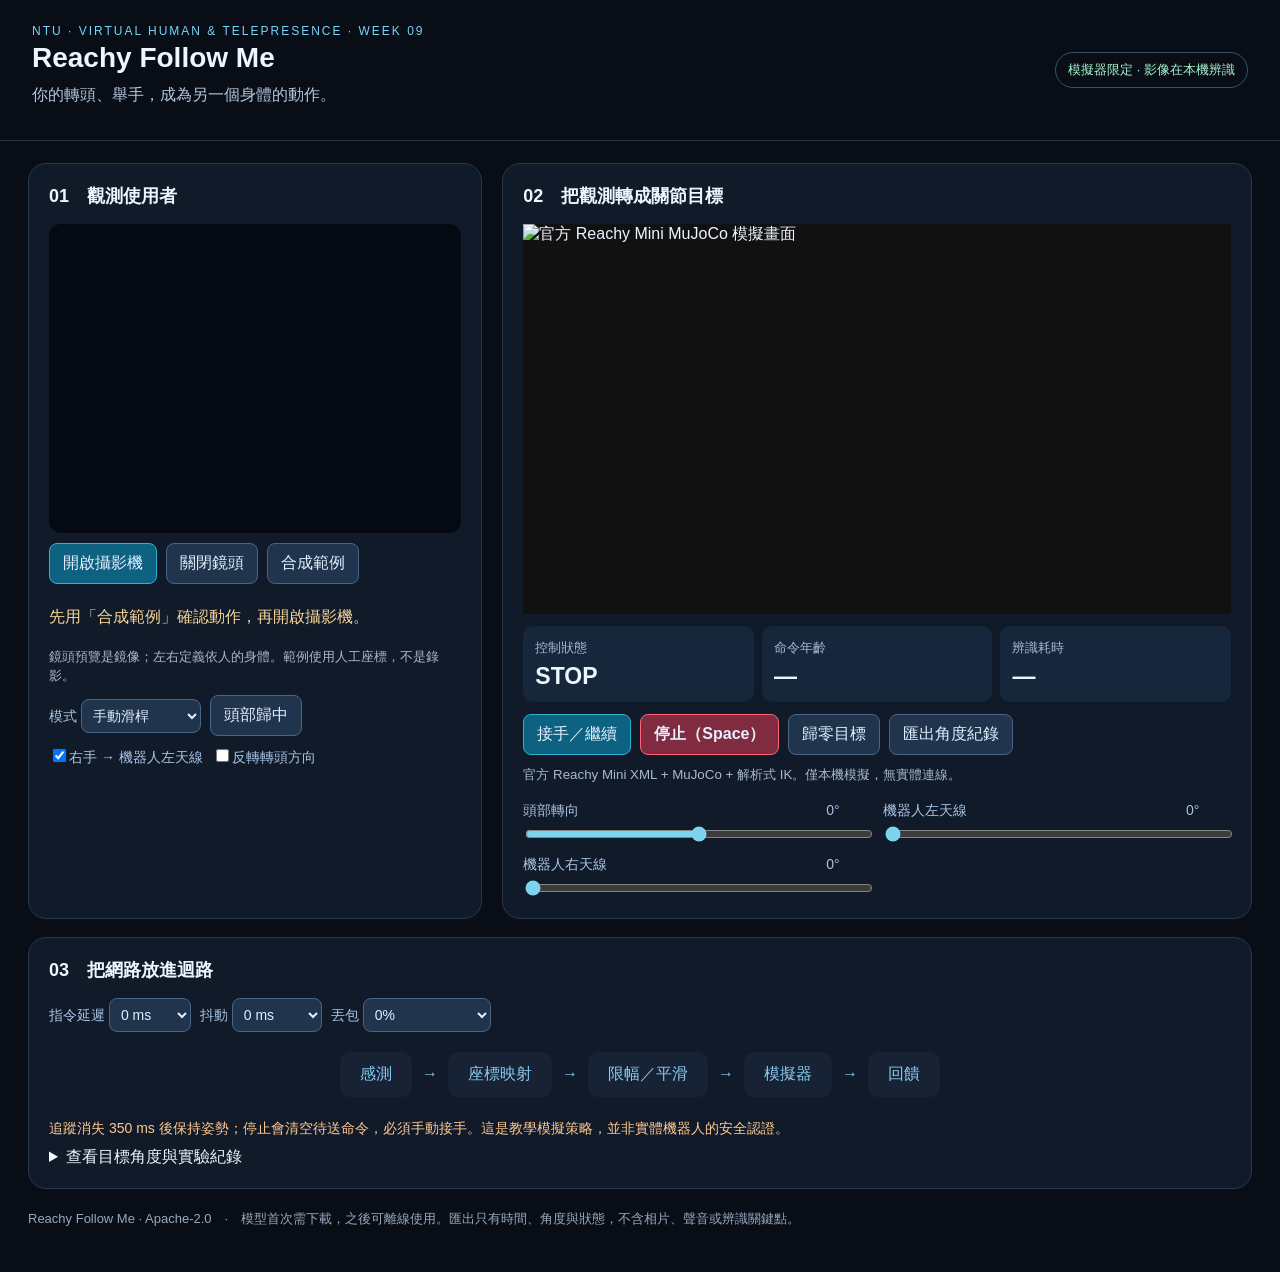
==== web/index.html @ a25c2ad0 "Add local camera teleoperation lab with official Reachy Mini MuJoCo simulation" ====
<!doctype html><html lang="zh-Hant"><head><meta charset="utf-8"><meta name="viewport" content="width=device-width,initial-scale=1"><title>Reachy Follow Me</title><link rel="stylesheet" href="lab.css"></head><body data-kind="reachy"><header><div><div class="eyebrow">NTU · VIRTUAL HUMAN & TELEPRESENCE · WEEK 09</div><h1>Reachy Follow Me</h1><p>你的轉頭、舉手，成為另一個身體的動作。</p></div><span class="badge">模擬器限定 · 影像在本機辨識</span></header><main><div class="grid"><section class="panel"><h2>01　觀測使用者</h2><div class="camera"><video id="camera" autoplay playsinline muted></video><canvas id="overlay"></canvas></div><div class="row"><button id="cameraStart" class="primary">開啟攝影機</button><button id="cameraStop">關閉鏡頭</button><button id="replay">合成範例</button></div><p id="status">先用「合成範例」確認動作，再開啟攝影機。</p><small>鏡頭預覽是鏡像；左右定義依人的身體。範例使用人工座標，不是錄影。</small><div class="row"><label>模式 <select id="mode"><option value="manual">手動滑桿</option><option value="replay">合成座標重播</option><option value="camera">攝影機追蹤</option></select></label><button id="calibrate">頭部歸中</button></div><div id="reachyOptions" class="row"><label><input type="checkbox" id="mirror" checked>右手 → 機器人左天線</label><label><input type="checkbox" id="invert">反轉轉頭方向</label></div></section><section class="panel"><h2>02　把觀測轉成關節目標</h2><div id="view"><img id="mujoco" alt="官方 Reachy Mini MuJoCo 模擬畫面"></div><div class="metrics"><div class="metric"><small>控制狀態</small><strong id="state">STOP</strong></div><div class="metric"><small>命令年齡</small><strong id="age">—</strong></div><div class="metric"><small>辨識耗時</small><strong id="latency">—</strong></div></div><div class="row"><button id="resume" class="primary">接手／繼續</button><button id="stop" class="danger">停止（Space）</button><button id="neutral">歸零目標</button><button id="export">匯出角度紀錄</button><button id="simToggle">查看 MuJoCo</button></div><small id="viewNote">官方 Reachy Mini · MuJoCo 物理模擬 · 解析式 IK</small><div class="controls" id="sliders"></div></section></div><section class="panel controls"><h2>03　把網路放進迴路</h2><div class="row"><label>指令延遲 <select id="delay"><option value="0">0 ms</option><option value="150">150 ms</option><option value="400">400 ms</option></select></label><label>抖動 <select id="jitter"><option value="0">0 ms</option><option value="100">±100 ms</option></select></label><label>丟包 <select id="drop"><option value="0">0%</option><option value="0.2">20%</option><option value="1">100%（斷線）</option></select></label></div><div class="flow"><span>感測</span>→<span>座標映射</span>→<span>限幅／平滑</span>→<span>模擬器</span>→<span>回饋</span></div><p class="note">追蹤消失 350 ms 後保持姿勢；停止會清空待送命令，必須手動接手。這是教學模擬策略，並非實體機器人的安全認證。</p><details><summary>查看目標角度與實驗紀錄</summary><pre id="values" class="log"></pre></details></section><p class="footer">Reachy Follow Me · Apache-2.0　·　模型首次需下載，之後可離線使用。匯出只有時間、角度與狀態，不含相片、聲音或辨識關鍵點。</p></main><script type="module" src="lab.js"></script></body></html>
---- web/lab.css ----
[hidden]{display:none!important}
*{box-sizing:border-box}body{margin:0;background:#080d16;color:#edf5ff;font:16px -apple-system,BlinkMacSystemFont,"PingFang TC",sans-serif}header{padding:24px 32px;border-bottom:1px solid #293344;display:flex;justify-content:space-between;gap:20px;align-items:center}h1{font-size:28px;margin:4px 0}h2{font-size:18px;margin:0 0 16px}p{line-height:1.6;color:#b5c7dc;margin:8px 0}.eyebrow{color:#79d5f8;font-size:12px;letter-spacing:2px}.badge{border:1px solid #34536c;padding:8px 12px;border-radius:99px;color:#a6f0cd;font-size:13px}main{padding:22px 28px;max-width:1600px;margin:auto}.grid{display:grid;grid-template-columns:minmax(260px,1fr) minmax(400px,1.65fr);gap:20px}.panel{background:#101a28;border:1px solid #29394d;border-radius:18px;padding:20px}.camera{aspect-ratio:4/3;position:relative;background:#050912;border-radius:12px;overflow:hidden}.camera video,.camera canvas{position:absolute;width:100%;height:100%;object-fit:contain}.camera video{transform:scaleX(-1)}#view{height:390px;position:relative}.v3d-host{width:100%;height:100%;position:relative}.v3d-callouts{position:absolute;inset:0;pointer-events:none}.v3d-callouts svg{width:100%;height:100%}button,select,a.button{font:inherit;color:#e4efff;background:#20354d;border:1px solid #486586;border-radius:8px;padding:9px 13px;cursor:pointer;text-decoration:none;display:inline-block}button:hover{background:#2f4c6a}button.primary{background:#0d6281;border-color:#30b2ce}button.danger{background:#802b40;border-color:#ff637a;font-weight:bold}button:disabled{opacity:.5;cursor:wait}.row{display:flex;gap:9px;align-items:center;flex-wrap:wrap;margin:10px 0}label{color:#a8c4e5;font-size:14px}select{padding:7px;max-width:200px}.metrics{display:grid;grid-template-columns:repeat(3,1fr);gap:8px;margin:12px 0}.metric{padding:12px;background:#17273b;border-radius:10px}.metric strong{display:block;font-size:23px;margin-top:6px}small{color:#a7b9ce}#status{padding:10px 0;min-height:40px;color:#f5d599}#sliders{display:grid;grid-template-columns:1fr 1fr;gap:12px}#sliders label{display:grid;grid-template-columns:1fr 45px;gap:4px}input[type=range]{width:100%;grid-column:span 2;accent-color:#7cd5ed}.flow{display:flex;gap:10px;margin:20px 0;align-items:center;justify-content:center;color:#89c9ef}.flow span{background:#172334;border-radius:10px;padding:12px 20px}.footer{margin:20px 0;color:#97a9bd;font-size:13px}.note{color:#ffc892;font-size:14px}#mujoco{position:absolute;inset:0;width:100%;height:100%;object-fit:contain;background:#111;display:none}a{color:#87d7ff}.controls{margin-top:18px}.log{font:12px monospace;white-space:pre-wrap;max-height:120px;overflow:auto} @media(max-width:900px){.grid{grid-template-columns:1fr}header{align-items:flex-start;flex-direction:column}#view{height:320px}.flow{font-size:12px;gap:3px}.flow span{padding:8px}main{padding:16px}}
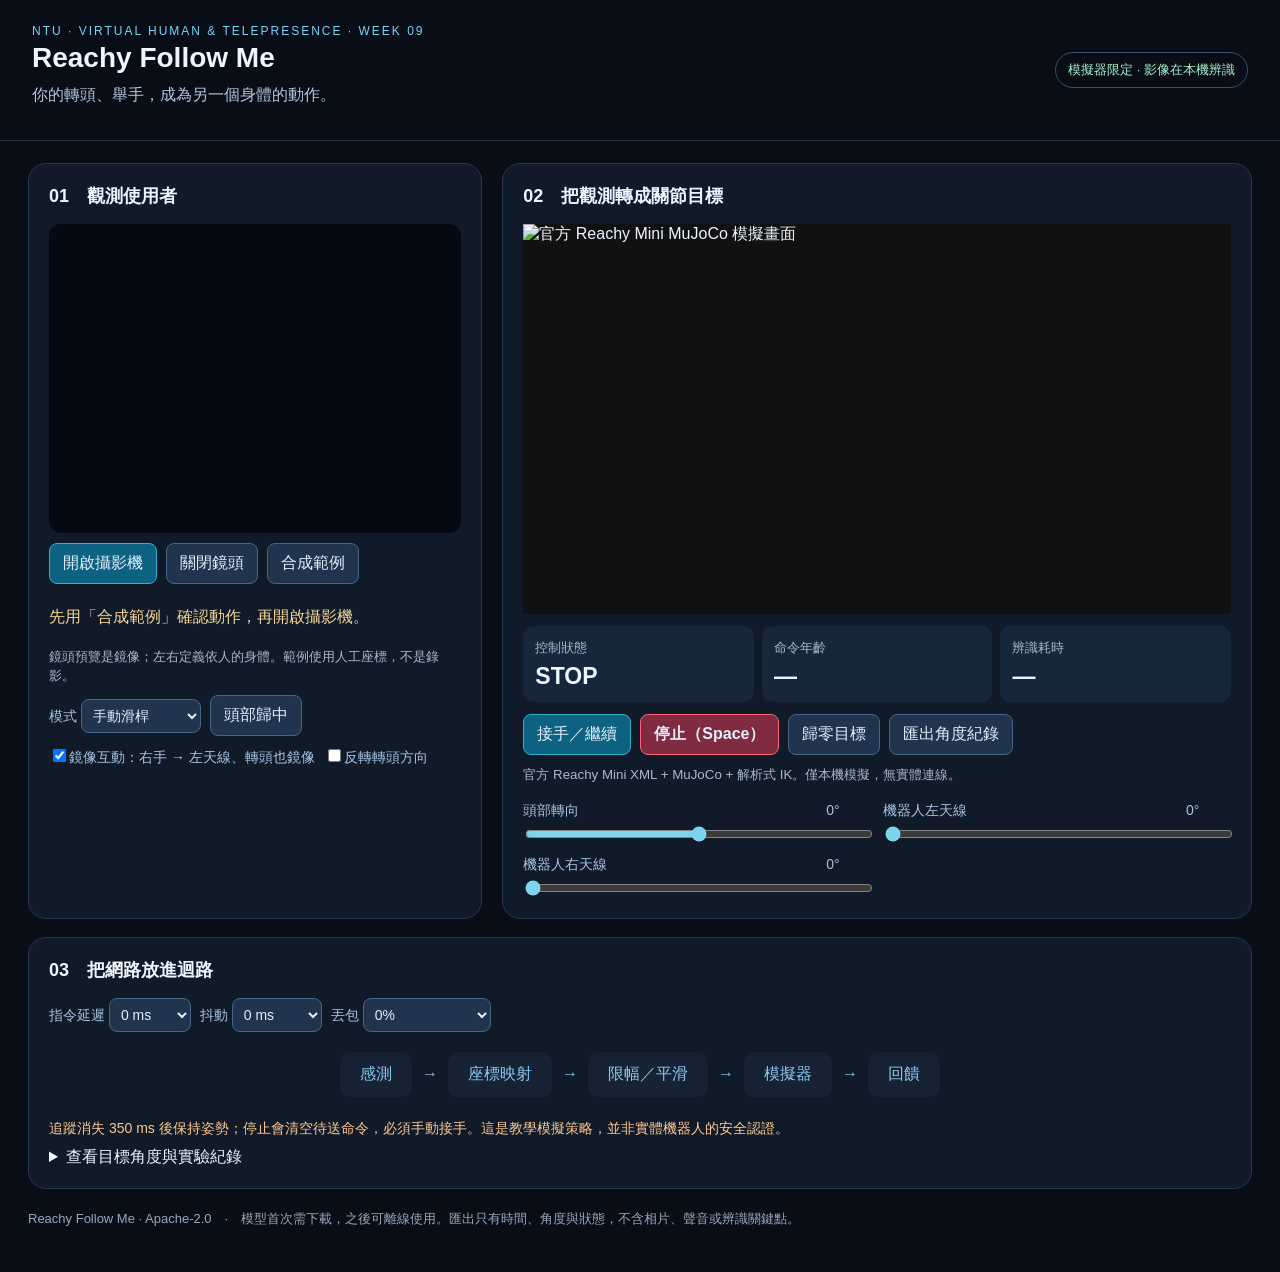
==== commit abb902d5: "Add installable Reachy Mini app and robust coordinate tracking" ====
--- a/web/index.html
+++ b/web/index.html
@@ -1 +1 @@
-<!doctype html><html lang="zh-Hant"><head><meta charset="utf-8"><meta name="viewport" content="width=device-width,initial-scale=1"><title>Reachy Follow Me</title><link rel="stylesheet" href="lab.css"></head><body data-kind="reachy"><header><div><div class="eyebrow">NTU · VIRTUAL HUMAN & TELEPRESENCE · WEEK 09</div><h1>Reachy Follow Me</h1><p>你的轉頭、舉手，成為另一個身體的動作。</p></div><span class="badge">模擬器限定 · 影像在本機辨識</span></header><main><div class="grid"><section class="panel"><h2>01　觀測使用者</h2><div class="camera"><video id="camera" autoplay playsinline muted></video><canvas id="overlay"></canvas></div><div class="row"><button id="cameraStart" class="primary">開啟攝影機</button><button id="cameraStop">關閉鏡頭</button><button id="replay">合成範例</button></div><p id="status">先用「合成範例」確認動作，再開啟攝影機。</p><small>鏡頭預覽是鏡像；左右定義依人的身體。範例使用人工座標，不是錄影。</small><div class="row"><label>模式 <select id="mode"><option value="manual">手動滑桿</option><option value="replay">合成座標重播</option><option value="camera">攝影機追蹤</option></select></label><button id="calibrate">頭部歸中</button></div><div id="reachyOptions" class="row"><label><input type="checkbox" id="mirror" checked>右手 → 機器人左天線</label><label><input type="checkbox" id="invert">反轉轉頭方向</label></div></section><section class="panel"><h2>02　把觀測轉成關節目標</h2><div id="view"><img id="mujoco" alt="官方 Reachy Mini MuJoCo 模擬畫面"></div><div class="metrics"><div class="metric"><small>控制狀態</small><strong id="state">STOP</strong></div><div class="metric"><small>命令年齡</small><strong id="age">—</strong></div><div class="metric"><small>辨識耗時</small><strong id="latency">—</strong></div></div><div class="row"><button id="resume" class="primary">接手／繼續</button><button id="stop" class="danger">停止（Space）</button><button id="neutral">歸零目標</button><button id="export">匯出角度紀錄</button><button id="simToggle">查看 MuJoCo</button></div><small id="viewNote">官方 Reachy Mini · MuJoCo 物理模擬 · 解析式 IK</small><div class="controls" id="sliders"></div></section></div><section class="panel controls"><h2>03　把網路放進迴路</h2><div class="row"><label>指令延遲 <select id="delay"><option value="0">0 ms</option><option value="150">150 ms</option><option value="400">400 ms</option></select></label><label>抖動 <select id="jitter"><option value="0">0 ms</option><option value="100">±100 ms</option></select></label><label>丟包 <select id="drop"><option value="0">0%</option><option value="0.2">20%</option><option value="1">100%（斷線）</option></select></label></div><div class="flow"><span>感測</span>→<span>座標映射</span>→<span>限幅／平滑</span>→<span>模擬器</span>→<span>回饋</span></div><p class="note">追蹤消失 350 ms 後保持姿勢；停止會清空待送命令，必須手動接手。這是教學模擬策略，並非實體機器人的安全認證。</p><details><summary>查看目標角度與實驗紀錄</summary><pre id="values" class="log"></pre></details></section><p class="footer">Reachy Follow Me · Apache-2.0　·　模型首次需下載，之後可離線使用。匯出只有時間、角度與狀態，不含相片、聲音或辨識關鍵點。</p></main><script type="module" src="lab.js"></script></body></html>+<!doctype html><html lang="zh-Hant"><head><meta charset="utf-8"><meta name="viewport" content="width=device-width,initial-scale=1"><title>Reachy Follow Me</title><link rel="stylesheet" href="lab.css"></head><body data-kind="reachy"><header><div><div class="eyebrow">NTU · VIRTUAL HUMAN & TELEPRESENCE · WEEK 09</div><h1>Reachy Follow Me</h1><p>你的轉頭、舉手，成為另一個身體的動作。</p></div><span class="badge">模擬器限定 · 影像在本機辨識</span></header><main><div class="grid"><section class="panel"><h2>01　觀測使用者</h2><div class="camera"><video id="camera" autoplay playsinline muted></video><canvas id="overlay"></canvas></div><div class="row"><button id="cameraStart" class="primary">開啟攝影機</button><button id="cameraStop">關閉鏡頭</button><button id="replay">合成範例</button></div><p id="status">先用「合成範例」確認動作，再開啟攝影機。</p><small>鏡頭預覽是鏡像；左右定義依人的身體。範例使用人工座標，不是錄影。</small><div class="row"><label>模式 <select id="mode"><option value="manual">手動滑桿</option><option value="replay">合成座標重播</option><option value="camera">攝影機追蹤</option></select></label><button id="calibrate">頭部歸中</button></div><div id="reachyOptions" class="row"><label><input type="checkbox" id="mirror" checked>鏡像互動：右手 → 左天線、轉頭也鏡像</label><label><input type="checkbox" id="invert">反轉轉頭方向</label></div></section><section class="panel"><h2>02　把觀測轉成關節目標</h2><div id="view"><img id="mujoco" alt="官方 Reachy Mini MuJoCo 模擬畫面"></div><div class="metrics"><div class="metric"><small>控制狀態</small><strong id="state">STOP</strong></div><div class="metric"><small>命令年齡</small><strong id="age">—</strong></div><div class="metric"><small>辨識耗時</small><strong id="latency">—</strong></div></div><div class="row"><button id="resume" class="primary">接手／繼續</button><button id="stop" class="danger">停止（Space）</button><button id="neutral">歸零目標</button><button id="export">匯出角度紀錄</button><button id="simToggle">查看 MuJoCo</button></div><small id="viewNote">官方 Reachy Mini · MuJoCo 物理模擬 · 解析式 IK</small><div class="controls" id="sliders"></div></section></div><section class="panel controls"><h2>03　把網路放進迴路</h2><div class="row"><label>指令延遲 <select id="delay"><option value="0">0 ms</option><option value="150">150 ms</option><option value="400">400 ms</option></select></label><label>抖動 <select id="jitter"><option value="0">0 ms</option><option value="100">±100 ms</option></select></label><label>丟包 <select id="drop"><option value="0">0%</option><option value="0.2">20%</option><option value="1">100%（斷線）</option></select></label></div><div class="flow"><span>感測</span>→<span>座標映射</span>→<span>限幅／平滑</span>→<span>模擬器</span>→<span>回饋</span></div><p class="note">追蹤消失 350 ms 後保持姿勢；停止會清空待送命令，必須手動接手。這是教學模擬策略，並非實體機器人的安全認證。</p><details><summary>查看目標角度與實驗紀錄</summary><pre id="values" class="log"></pre></details></section><p class="footer">Reachy Follow Me · Apache-2.0　·　模型首次需下載，之後可離線使用。匯出只有時間、角度與狀態，不含相片、聲音或辨識關鍵點。</p></main><script type="module" src="lab.js"></script></body></html>
--- a/web/lab.css
+++ b/web/lab.css
@@ -1,2 +1,5 @@
 [hidden]{display:none!important}
 *{box-sizing:border-box}body{margin:0;background:#080d16;color:#edf5ff;font:16px -apple-system,BlinkMacSystemFont,"PingFang TC",sans-serif}header{padding:24px 32px;border-bottom:1px solid #293344;display:flex;justify-content:space-between;gap:20px;align-items:center}h1{font-size:28px;margin:4px 0}h2{font-size:18px;margin:0 0 16px}p{line-height:1.6;color:#b5c7dc;margin:8px 0}.eyebrow{color:#79d5f8;font-size:12px;letter-spacing:2px}.badge{border:1px solid #34536c;padding:8px 12px;border-radius:99px;color:#a6f0cd;font-size:13px}main{padding:22px 28px;max-width:1600px;margin:auto}.grid{display:grid;grid-template-columns:minmax(260px,1fr) minmax(400px,1.65fr);gap:20px}.panel{background:#101a28;border:1px solid #29394d;border-radius:18px;padding:20px}.camera{aspect-ratio:4/3;position:relative;background:#050912;border-radius:12px;overflow:hidden}.camera video,.camera canvas{position:absolute;width:100%;height:100%;object-fit:contain}.camera video{transform:scaleX(-1)}#view{height:390px;position:relative}.v3d-host{width:100%;height:100%;position:relative}.v3d-callouts{position:absolute;inset:0;pointer-events:none}.v3d-callouts svg{width:100%;height:100%}button,select,a.button{font:inherit;color:#e4efff;background:#20354d;border:1px solid #486586;border-radius:8px;padding:9px 13px;cursor:pointer;text-decoration:none;display:inline-block}button:hover{background:#2f4c6a}button.primary{background:#0d6281;border-color:#30b2ce}button.danger{background:#802b40;border-color:#ff637a;font-weight:bold}button:disabled{opacity:.5;cursor:wait}.row{display:flex;gap:9px;align-items:center;flex-wrap:wrap;margin:10px 0}label{color:#a8c4e5;font-size:14px}select{padding:7px;max-width:200px}.metrics{display:grid;grid-template-columns:repeat(3,1fr);gap:8px;margin:12px 0}.metric{padding:12px;background:#17273b;border-radius:10px}.metric strong{display:block;font-size:23px;margin-top:6px}small{color:#a7b9ce}#status{padding:10px 0;min-height:40px;color:#f5d599}#sliders{display:grid;grid-template-columns:1fr 1fr;gap:12px}#sliders label{display:grid;grid-template-columns:1fr 45px;gap:4px}input[type=range]{width:100%;grid-column:span 2;accent-color:#7cd5ed}.flow{display:flex;gap:10px;margin:20px 0;align-items:center;justify-content:center;color:#89c9ef}.flow span{background:#172334;border-radius:10px;padding:12px 20px}.footer{margin:20px 0;color:#97a9bd;font-size:13px}.note{color:#ffc892;font-size:14px}#mujoco{position:absolute;inset:0;width:100%;height:100%;object-fit:contain;background:#111;display:none}a{color:#87d7ff}.controls{margin-top:18px}.log{font:12px monospace;white-space:pre-wrap;max-height:120px;overflow:auto} @media(max-width:900px){.grid{grid-template-columns:1fr}header{align-items:flex-start;flex-direction:column}#view{height:320px}.flow{font-size:12px;gap:3px}.flow span{padding:8px}main{padding:16px}}
+
+.robot-status{padding:25px;border:1px solid #397487;border-radius:16px;height:100%;background:linear-gradient(135deg,#122b40,#102019)}
+.robot-status pre{font-size:20px;color:#8de4c0}
